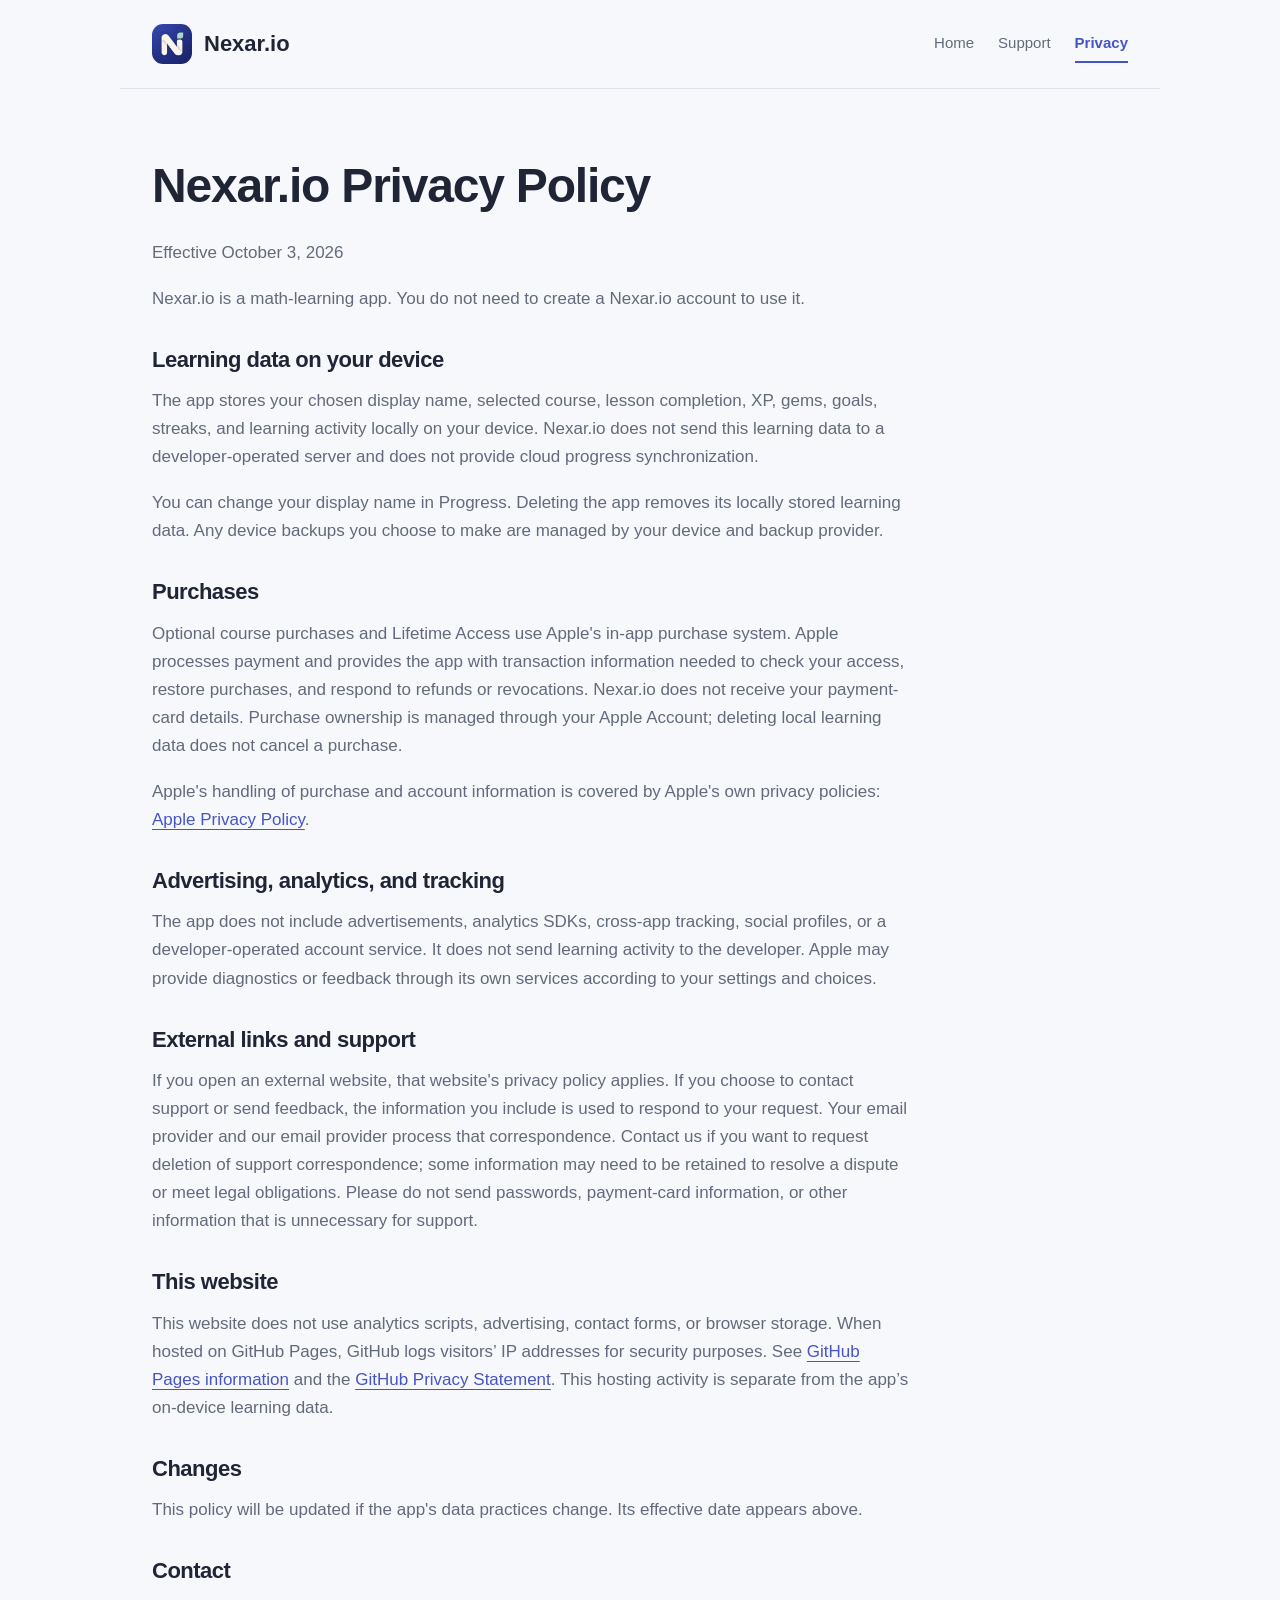
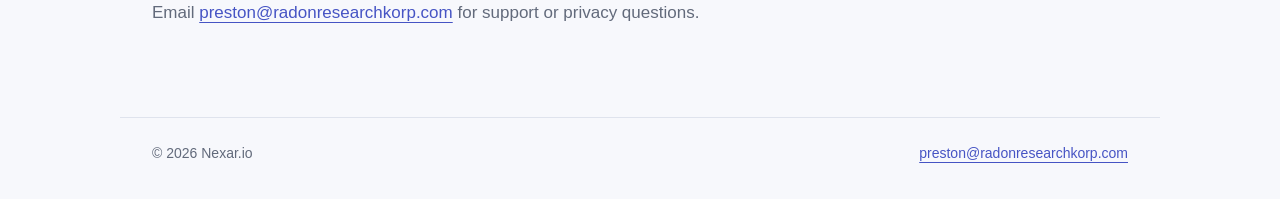
==== privacy.html @ e9897096 "Add files via upload" ====
<!doctype html>
<html lang="en">
<head>
  <meta charset="utf-8">
  <meta name="viewport" content="width=device-width, initial-scale=1">
  <meta name="description" content="Support and privacy information for Nexar.io, the math-learning app.">
  <meta name="theme-color" content="#5360cf">
  <title>Nexar.io — Privacy Policy</title>
  <link rel="icon" type="image/png" href="assets/icon.png">
  <link rel="apple-touch-icon" href="assets/icon.png">
  <link rel="stylesheet" href="assets/style.css">
</head>
<body>
  <a class="skip" href="#main">Skip to content</a>
  <header class="site-header">
    <a class="brand" href="index.html"><img src="assets/icon.png" width="40" height="40" alt=""><span>Nexar.io</span></a>
    <nav aria-label="Main navigation"><a href="index.html">Home</a><a href="support.html">Support</a><a href="privacy.html" aria-current="page">Privacy</a></nav>
  </header>
  <main id="main"><article class="document"><h1>Nexar.io Privacy Policy</h1><p>Effective October 3, 2026</p><p>Nexar.io is a math-learning app. You do not need to create a Nexar.io account to use it.</p><h2>Learning data on your device</h2><p>The app stores your chosen display name, selected course, lesson completion, XP, gems, goals, streaks, and learning activity locally on your device. Nexar.io does not send this learning data to a developer-operated server and does not provide cloud progress synchronization.</p><p>You can change your display name in Progress. Deleting the app removes its locally stored learning data. Any device backups you choose to make are managed by your device and backup provider.</p><h2>Purchases</h2><p>Optional course purchases and Lifetime Access use Apple&#x27;s in-app purchase system. Apple processes payment and provides the app with transaction information needed to check your access, restore purchases, and respond to refunds or revocations. Nexar.io does not receive your payment-card details. Purchase ownership is managed through your Apple Account; deleting local learning data does not cancel a purchase.</p><p>Apple&#x27;s handling of purchase and account information is covered by Apple&#x27;s own privacy policies: <a href="https://www.apple.com/legal/privacy/">Apple Privacy Policy</a>.</p><h2>Advertising, analytics, and tracking</h2><p>The app does not include advertisements, analytics SDKs, cross-app tracking, social profiles, or a developer-operated account service. It does not send learning activity to the developer. Apple may provide diagnostics or feedback through its own services according to your settings and choices.</p><h2>External links and support</h2><p>If you open an external website, that website&#x27;s privacy policy applies. If you choose to contact support or send feedback, the information you include is used to respond to your request. Your email provider and our email provider process that correspondence. Contact us if you want to request deletion of support correspondence; some information may need to be retained to resolve a dispute or meet legal obligations. Please do not send passwords, payment-card information, or other information that is unnecessary for support.</p><h2>This website</h2><p>This website does not use analytics scripts, advertising, contact forms, or browser storage. When hosted on GitHub Pages, GitHub logs visitors’ IP addresses for security purposes. See <a href="https://docs.github.com/en/pages/getting-started-with-github-pages/what-is-github-pages">GitHub Pages information</a> and the <a href="https://docs.github.com/en/site-policy/privacy-policies/github-general-privacy-statement">GitHub Privacy Statement</a>. This hosting activity is separate from the app’s on-device learning data.</p><h2>Changes</h2><p>This policy will be updated if the app&#x27;s data practices change. Its effective date appears above.</p><h2>Contact</h2><p>Email <a href="mailto:preston@radonresearchkorp.com">preston@radonresearchkorp.com</a> for support or privacy questions.</p></article></main>
  <footer><span>© 2026 Nexar.io</span><a href="mailto:preston@radonresearchkorp.com">preston@radonresearchkorp.com</a></footer>
</body>
</html>
---- assets/style.css ----
:root{color-scheme:light;--ink:#202536;--muted:#626a7b;--accent:#4654c4;--line:#dfe3ed;--bg:#f7f8fc}
*{box-sizing:border-box}body{margin:0;background:var(--bg);color:var(--ink);font:17px/1.65 -apple-system,BlinkMacSystemFont,"Segoe UI",sans-serif}a{color:var(--accent);text-underline-offset:4px;overflow-wrap:anywhere}a:hover{text-decoration-thickness:2px}a:focus-visible{outline:3px solid var(--accent);outline-offset:5px;border-radius:3px}.site-header,main,footer{max-width:1040px;margin:auto;padding:24px 32px}.site-header{display:flex;align-items:center;justify-content:space-between;gap:24px;border-bottom:1px solid var(--line)}.brand{display:flex;align-items:center;gap:12px;font-size:22px;font-weight:750;text-decoration:none;color:var(--ink)}.brand img{border-radius:11px}nav{display:flex;gap:24px;flex-wrap:wrap}nav a{font-size:15px;text-decoration:none;color:var(--muted);padding:6px 0}nav a[aria-current]{color:var(--accent);font-weight:700;border-bottom:2px solid var(--accent)}h1,h2,h3{line-height:1.2}h1{font-size:clamp(36px,6vw,66px);letter-spacing:-2px;margin:16px 0 24px}h2{font-size:25px;margin:0 0 14px;letter-spacing:-.5px}h3{font-size:18px;margin:0 0 6px}p{margin:0 0 18px;color:var(--muted)}.hero{padding:46px 0 64px;max-width:750px}.eyebrow{font-size:13px;letter-spacing:1.5px;text-transform:uppercase;font-weight:750;color:var(--accent)}.lead{font-size:21px;max-width:680px}.actions{display:flex;align-items:center;gap:24px;flex-wrap:wrap;margin-top:28px}.button{display:inline-block;background:var(--accent);color:white;text-decoration:none;font-weight:650;padding:12px 20px;border-radius:12px}.courses{display:grid;grid-template-columns:repeat(3,minmax(0,1fr));gap:14px;margin:24px 0 20px}.courses>div{padding:22px;border:1px solid var(--line);border-radius:16px;background:white}.courses span,.note{font-size:15px;color:var(--muted)}.note{max-width:800px}.features{display:grid;grid-template-columns:repeat(3,minmax(0,1fr));gap:28px;padding:42px 0 28px;margin-top:32px;border-top:1px solid var(--line)}.features h2{font-size:20px}.features p{font-size:16px}.document{max-width:760px;padding:28px 0 48px}.document h1{font-size:clamp(34px,5vw,48px);letter-spacing:-1.2px}.document h2{font-size:22px;margin-top:34px}.contact{padding:24px;background:white;border:1px solid var(--line);border-radius:16px;margin:28px 0}.contact h2{margin-top:0}.contact p{margin-bottom:0}footer{border-top:1px solid var(--line);display:flex;justify-content:space-between;gap:16px;flex-wrap:wrap;font-size:14px;color:var(--muted);padding-bottom:34px}.skip{position:absolute;left:16px;top:-100px;background:white;padding:12px;z-index:5}.skip:focus{top:12px}@media(max-width:700px){.courses{grid-template-columns:repeat(2,minmax(0,1fr))}.features{grid-template-columns:1fr;gap:18px}.hero{padding-top:32px;padding-bottom:42px}.lead{font-size:19px}}@media(max-width:460px){.site-header,main,footer{padding-left:20px;padding-right:20px}.site-header{align-items:flex-start;flex-direction:column;gap:12px}nav{gap:24px}.courses{grid-template-columns:1fr}.actions{align-items:flex-start;gap:18px}.hero h1{letter-spacing:-1.2px}}
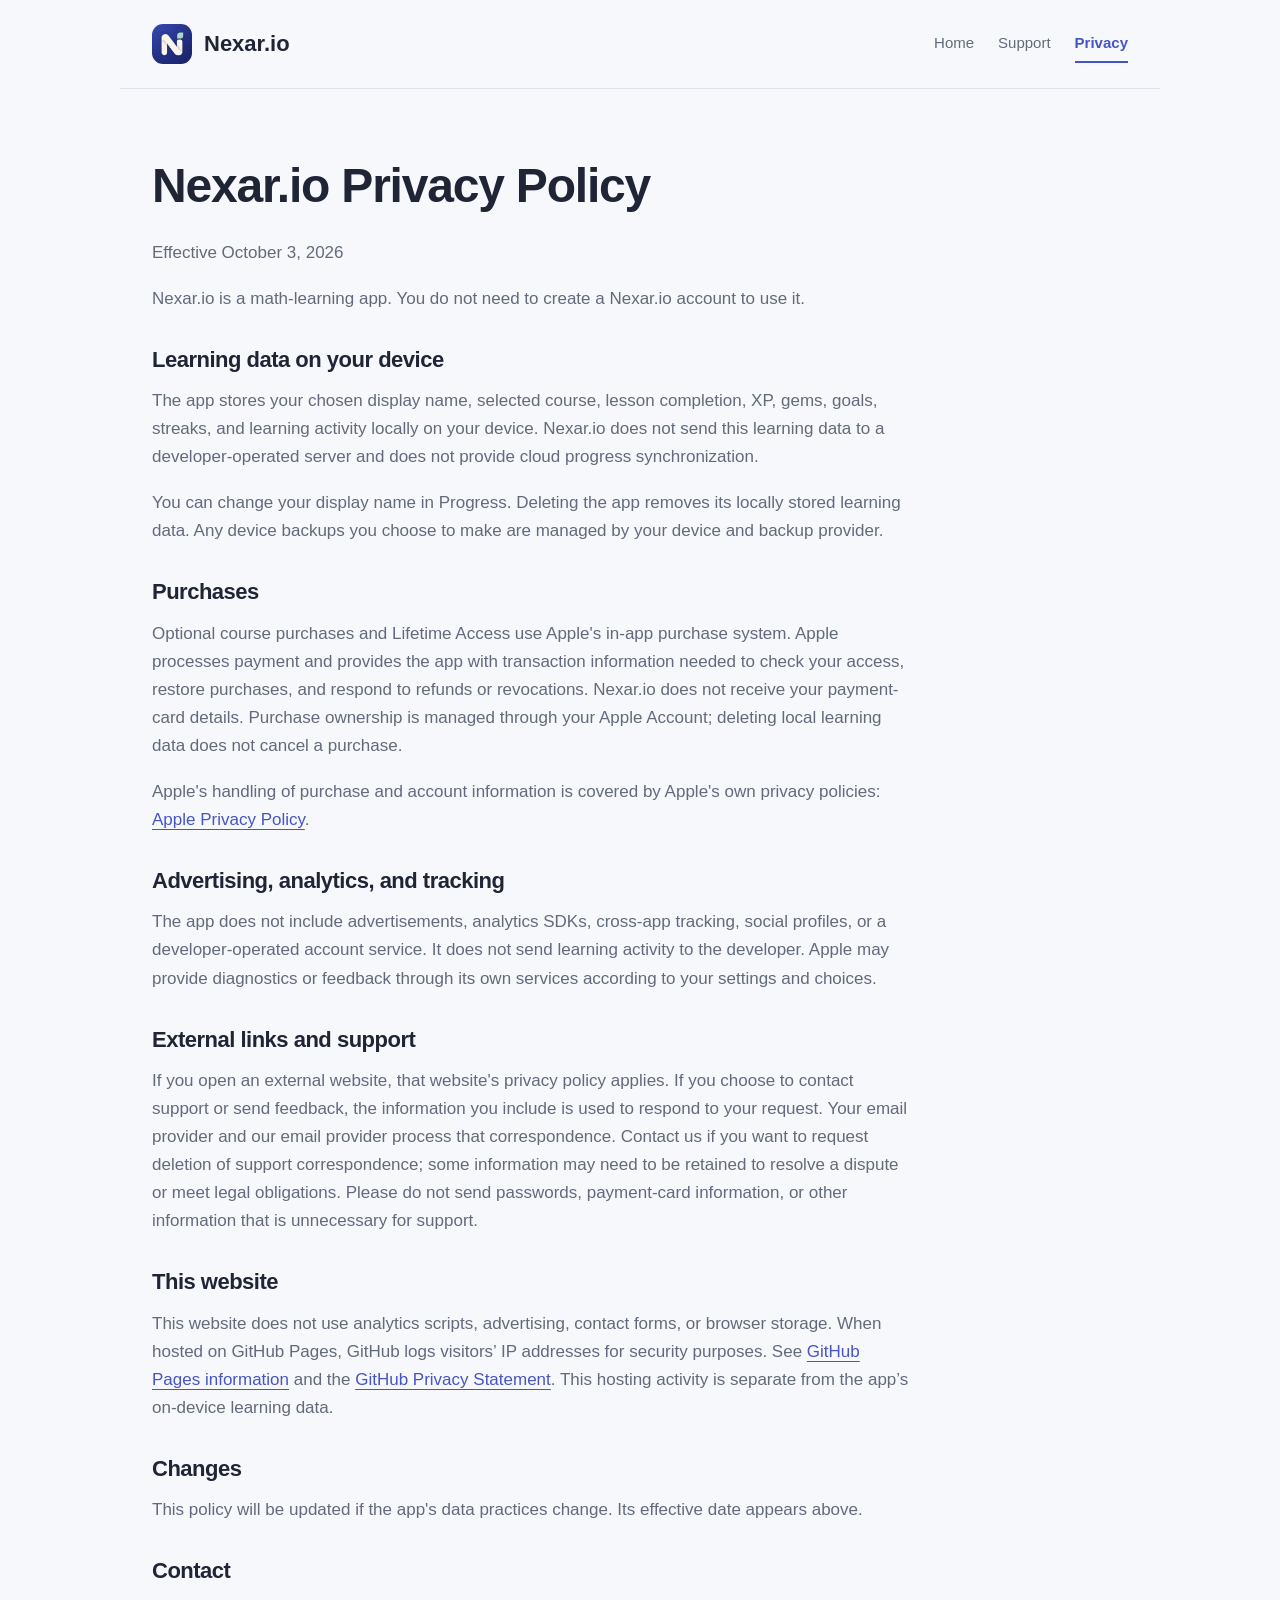
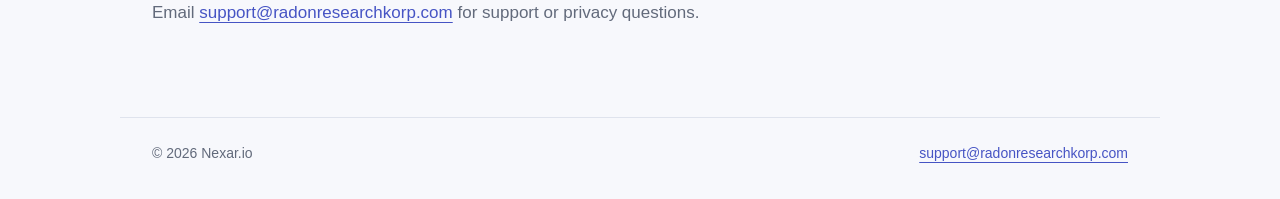
==== commit 1876c260: "Change support email in privacy.html Updated support email address in privacy policy." ====
--- a/privacy.html
+++ b/privacy.html
@@ -16,7 +16,7 @@
     <a class="brand" href="index.html"><img src="assets/icon.png" width="40" height="40" alt=""><span>Nexar.io</span></a>
     <nav aria-label="Main navigation"><a href="index.html">Home</a><a href="support.html">Support</a><a href="privacy.html" aria-current="page">Privacy</a></nav>
   </header>
-  <main id="main"><article class="document"><h1>Nexar.io Privacy Policy</h1><p>Effective October 3, 2026</p><p>Nexar.io is a math-learning app. You do not need to create a Nexar.io account to use it.</p><h2>Learning data on your device</h2><p>The app stores your chosen display name, selected course, lesson completion, XP, gems, goals, streaks, and learning activity locally on your device. Nexar.io does not send this learning data to a developer-operated server and does not provide cloud progress synchronization.</p><p>You can change your display name in Progress. Deleting the app removes its locally stored learning data. Any device backups you choose to make are managed by your device and backup provider.</p><h2>Purchases</h2><p>Optional course purchases and Lifetime Access use Apple&#x27;s in-app purchase system. Apple processes payment and provides the app with transaction information needed to check your access, restore purchases, and respond to refunds or revocations. Nexar.io does not receive your payment-card details. Purchase ownership is managed through your Apple Account; deleting local learning data does not cancel a purchase.</p><p>Apple&#x27;s handling of purchase and account information is covered by Apple&#x27;s own privacy policies: <a href="https://www.apple.com/legal/privacy/">Apple Privacy Policy</a>.</p><h2>Advertising, analytics, and tracking</h2><p>The app does not include advertisements, analytics SDKs, cross-app tracking, social profiles, or a developer-operated account service. It does not send learning activity to the developer. Apple may provide diagnostics or feedback through its own services according to your settings and choices.</p><h2>External links and support</h2><p>If you open an external website, that website&#x27;s privacy policy applies. If you choose to contact support or send feedback, the information you include is used to respond to your request. Your email provider and our email provider process that correspondence. Contact us if you want to request deletion of support correspondence; some information may need to be retained to resolve a dispute or meet legal obligations. Please do not send passwords, payment-card information, or other information that is unnecessary for support.</p><h2>This website</h2><p>This website does not use analytics scripts, advertising, contact forms, or browser storage. When hosted on GitHub Pages, GitHub logs visitors’ IP addresses for security purposes. See <a href="https://docs.github.com/en/pages/getting-started-with-github-pages/what-is-github-pages">GitHub Pages information</a> and the <a href="https://docs.github.com/en/site-policy/privacy-policies/github-general-privacy-statement">GitHub Privacy Statement</a>. This hosting activity is separate from the app’s on-device learning data.</p><h2>Changes</h2><p>This policy will be updated if the app&#x27;s data practices change. Its effective date appears above.</p><h2>Contact</h2><p>Email <a href="mailto:preston@radonresearchkorp.com">preston@radonresearchkorp.com</a> for support or privacy questions.</p></article></main>
-  <footer><span>© 2026 Nexar.io</span><a href="mailto:preston@radonresearchkorp.com">preston@radonresearchkorp.com</a></footer>
+  <main id="main"><article class="document"><h1>Nexar.io Privacy Policy</h1><p>Effective October 3, 2026</p><p>Nexar.io is a math-learning app. You do not need to create a Nexar.io account to use it.</p><h2>Learning data on your device</h2><p>The app stores your chosen display name, selected course, lesson completion, XP, gems, goals, streaks, and learning activity locally on your device. Nexar.io does not send this learning data to a developer-operated server and does not provide cloud progress synchronization.</p><p>You can change your display name in Progress. Deleting the app removes its locally stored learning data. Any device backups you choose to make are managed by your device and backup provider.</p><h2>Purchases</h2><p>Optional course purchases and Lifetime Access use Apple&#x27;s in-app purchase system. Apple processes payment and provides the app with transaction information needed to check your access, restore purchases, and respond to refunds or revocations. Nexar.io does not receive your payment-card details. Purchase ownership is managed through your Apple Account; deleting local learning data does not cancel a purchase.</p><p>Apple&#x27;s handling of purchase and account information is covered by Apple&#x27;s own privacy policies: <a href="https://www.apple.com/legal/privacy/">Apple Privacy Policy</a>.</p><h2>Advertising, analytics, and tracking</h2><p>The app does not include advertisements, analytics SDKs, cross-app tracking, social profiles, or a developer-operated account service. It does not send learning activity to the developer. Apple may provide diagnostics or feedback through its own services according to your settings and choices.</p><h2>External links and support</h2><p>If you open an external website, that website&#x27;s privacy policy applies. If you choose to contact support or send feedback, the information you include is used to respond to your request. Your email provider and our email provider process that correspondence. Contact us if you want to request deletion of support correspondence; some information may need to be retained to resolve a dispute or meet legal obligations. Please do not send passwords, payment-card information, or other information that is unnecessary for support.</p><h2>This website</h2><p>This website does not use analytics scripts, advertising, contact forms, or browser storage. When hosted on GitHub Pages, GitHub logs visitors’ IP addresses for security purposes. See <a href="https://docs.github.com/en/pages/getting-started-with-github-pages/what-is-github-pages">GitHub Pages information</a> and the <a href="https://docs.github.com/en/site-policy/privacy-policies/github-general-privacy-statement">GitHub Privacy Statement</a>. This hosting activity is separate from the app’s on-device learning data.</p><h2>Changes</h2><p>This policy will be updated if the app&#x27;s data practices change. Its effective date appears above.</p><h2>Contact</h2><p>Email <a href="mailto:support@radonresearchkorp.com">support@radonresearchkorp.com</a> for support or privacy questions.</p></article></main>
+  <footer><span>© 2026 Nexar.io</span><a href="mailto:support@radonresearchkorp.com">support@radonresearchkorp.com</a></footer>
 </body>
 </html>
